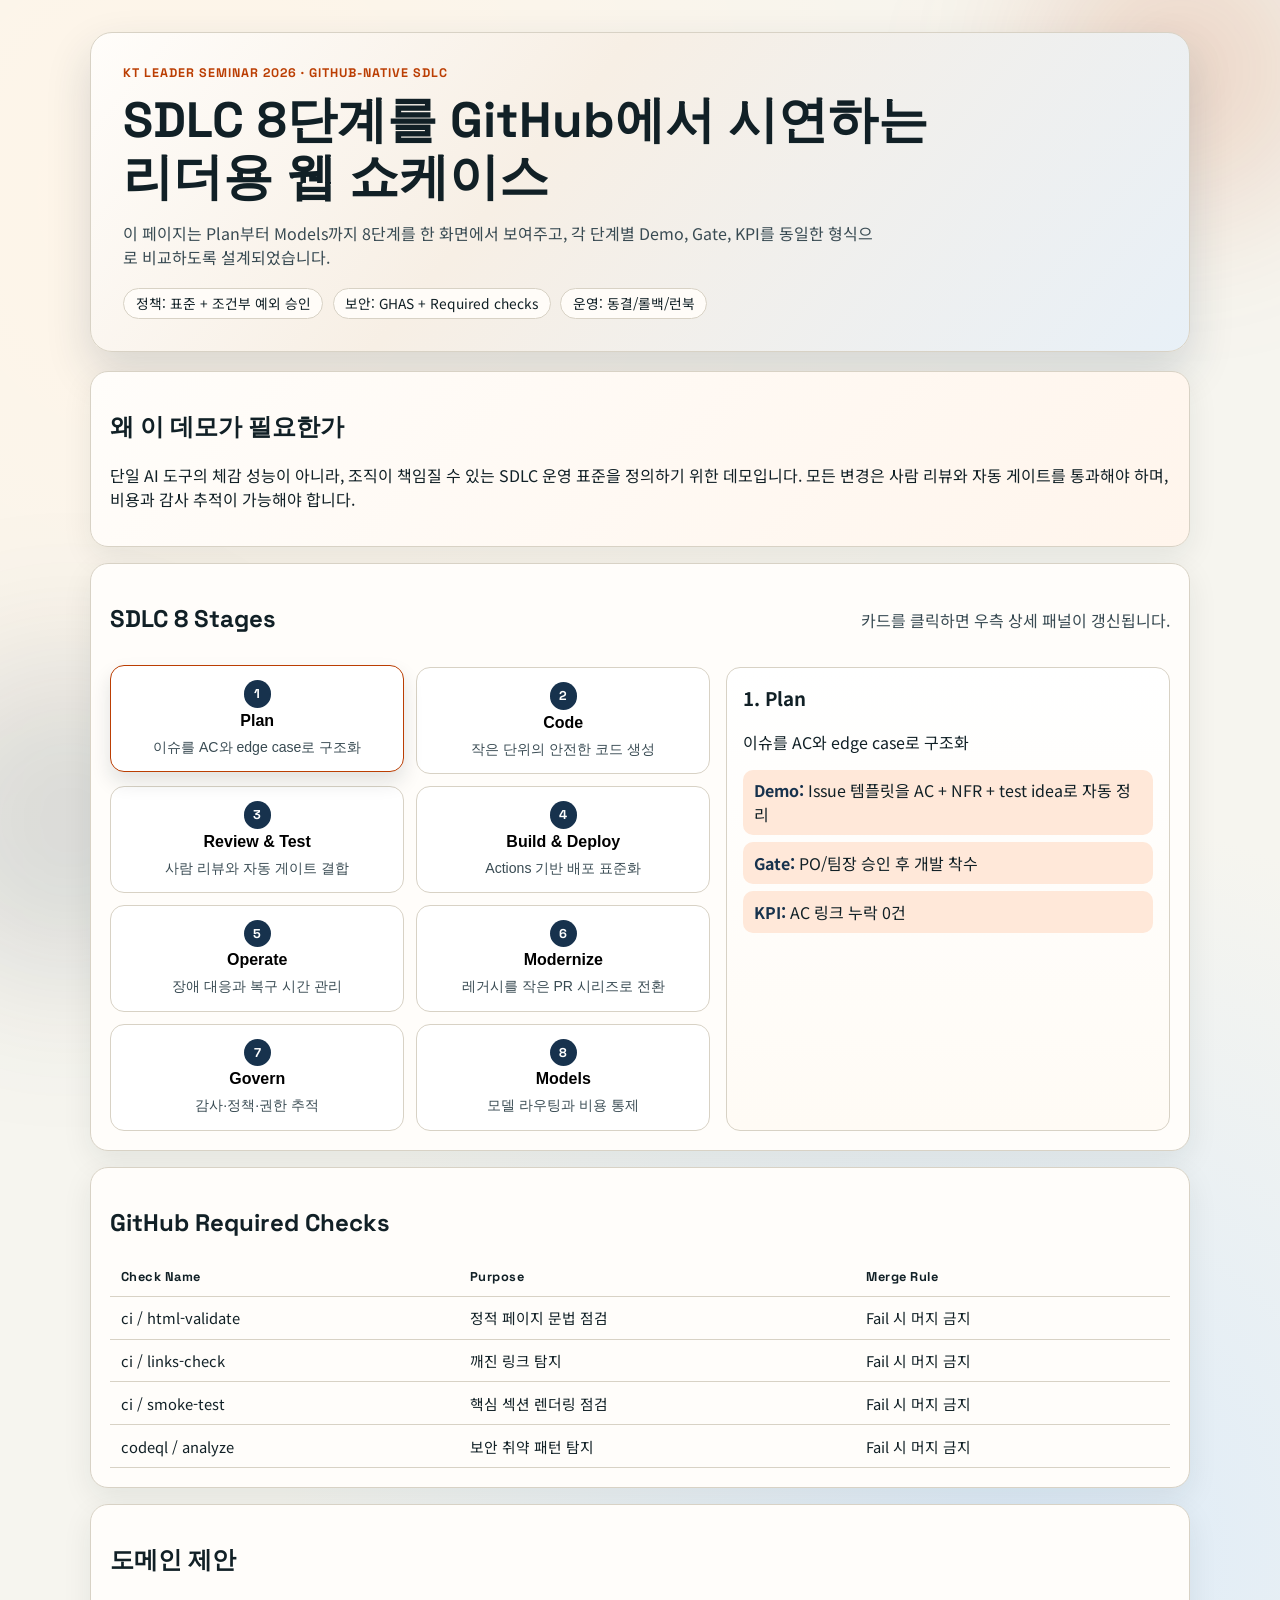
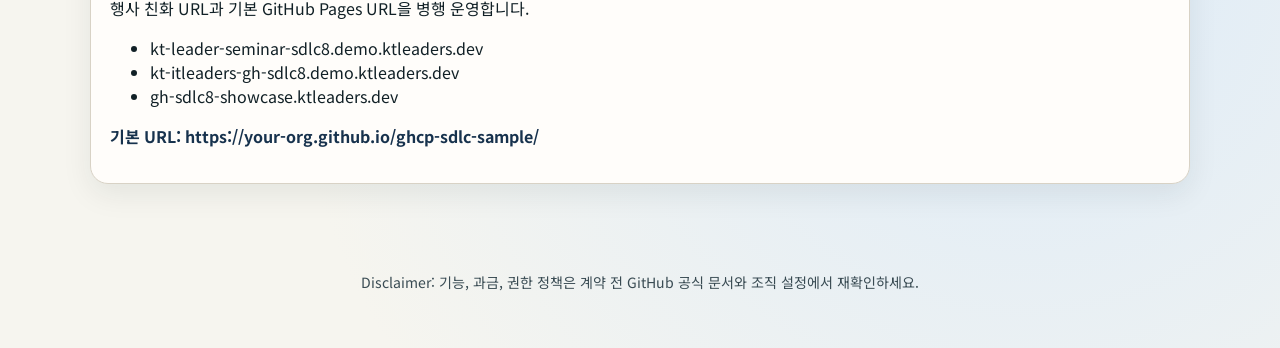
==== index.html @ f0d2d251 "Add GitHub SDLC 8-stage demo site and governance workflows" ====
<!doctype html>
<html lang="ko">
<head>
  <meta charset="utf-8" />
  <meta name="viewport" content="width=device-width, initial-scale=1" />
  <title>GitHub SDLC 8 Demo Showcase</title>
  <link rel="preconnect" href="https://fonts.googleapis.com" />
  <link rel="preconnect" href="https://fonts.gstatic.com" crossorigin />
  <link href="https://fonts.googleapis.com/css2?family=Space+Grotesk:wght@500;700&family=Noto+Sans+KR:wght@400;500;700&display=swap" rel="stylesheet" />
  <link rel="stylesheet" href="assets/styles.css" />
</head>
<body>
  <div class="bg-shape bg-shape-a" aria-hidden="true"></div>
  <div class="bg-shape bg-shape-b" aria-hidden="true"></div>

  <header class="hero">
    <p class="eyebrow">KT Leader Seminar 2026 · GitHub-native SDLC</p>
    <h1>SDLC 8단계를 GitHub에서 시연하는<br />리더용 웹 쇼케이스</h1>
    <p class="lead">
      이 페이지는 Plan부터 Models까지 8단계를 한 화면에서 보여주고,
      각 단계별 Demo, Gate, KPI를 동일한 형식으로 비교하도록 설계되었습니다.
    </p>
    <div class="hero-meta">
      <span>정책: 표준 + 조건부 예외 승인</span>
      <span>보안: GHAS + Required checks</span>
      <span>운영: 동결/롤백/런북</span>
    </div>
  </header>

  <main class="container">
    <section class="panel intro">
      <h2>왜 이 데모가 필요한가</h2>
      <p>
        단일 AI 도구의 체감 성능이 아니라, 조직이 책임질 수 있는 SDLC 운영 표준을 정의하기 위한 데모입니다.
        모든 변경은 사람 리뷰와 자동 게이트를 통과해야 하며, 비용과 감사 추적이 가능해야 합니다.
      </p>
    </section>

    <section class="panel">
      <div class="section-head">
        <h2>SDLC 8 Stages</h2>
        <p>카드를 클릭하면 우측 상세 패널이 갱신됩니다.</p>
      </div>
      <div class="stage-layout">
        <div id="stageGrid" class="stage-grid" aria-label="SDLC 8 stage cards"></div>
        <aside class="stage-detail" id="stageDetail" aria-live="polite"></aside>
      </div>
    </section>

    <section class="panel gates">
      <h2>GitHub Required Checks</h2>
      <table>
        <thead>
          <tr>
            <th>Check Name</th>
            <th>Purpose</th>
            <th>Merge Rule</th>
          </tr>
        </thead>
        <tbody>
          <tr>
            <td>ci / html-validate</td>
            <td>정적 페이지 문법 점검</td>
            <td>Fail 시 머지 금지</td>
          </tr>
          <tr>
            <td>ci / links-check</td>
            <td>깨진 링크 탐지</td>
            <td>Fail 시 머지 금지</td>
          </tr>
          <tr>
            <td>ci / smoke-test</td>
            <td>핵심 섹션 렌더링 점검</td>
            <td>Fail 시 머지 금지</td>
          </tr>
          <tr>
            <td>codeql / analyze</td>
            <td>보안 취약 패턴 탐지</td>
            <td>Fail 시 머지 금지</td>
          </tr>
        </tbody>
      </table>
    </section>

    <section class="panel domains">
      <h2>도메인 제안</h2>
      <p>행사 친화 URL과 기본 GitHub Pages URL을 병행 운영합니다.</p>
      <ul>
        <li>kt-leader-seminar-sdlc8.demo.ktleaders.dev</li>
        <li>kt-itleaders-gh-sdlc8.demo.ktleaders.dev</li>
        <li>gh-sdlc8-showcase.ktleaders.dev</li>
      </ul>
      <p class="pages-url">기본 URL: https://your-org.github.io/ghcp-sdlc-sample/</p>
    </section>
  </main>

  <footer class="footer">
    <p>Disclaimer: 기능, 과금, 권한 정책은 계약 전 GitHub 공식 문서와 조직 설정에서 재확인하세요.</p>
  </footer>

  <script src="assets/app.js"></script>
</body>
</html>
---- assets/styles.css ----
:root {
  --bg: #f6f5ef;
  --ink: #112026;
  --ink-soft: #394b53;
  --paper: #fffdfa;
  --line: #d8d2c5;
  --accent: #bb3e03;
  --accent-soft: #ffe8d9;
  --mint: #96c9b6;
  --navy: #17324d;
  --shadow: 0 20px 45px rgba(23, 50, 77, 0.16);
}

* {
  box-sizing: border-box;
}

body {
  margin: 0;
  background: radial-gradient(circle at 15% 10%, #fff5e8 0%, rgba(255, 245, 232, 0) 45%),
    radial-gradient(circle at 80% 80%, #ddebf8 0%, rgba(221, 235, 248, 0) 40%),
    var(--bg);
  color: var(--ink);
  font-family: "Noto Sans KR", sans-serif;
  min-height: 100vh;
  overflow-x: hidden;
}

.bg-shape {
  position: fixed;
  border-radius: 999px;
  filter: blur(80px);
  z-index: -1;
}

.bg-shape-a {
  width: 280px;
  height: 280px;
  background: rgba(187, 62, 3, 0.18);
  top: -70px;
  right: -40px;
}

.bg-shape-b {
  width: 320px;
  height: 320px;
  background: rgba(23, 50, 77, 0.14);
  bottom: -80px;
  left: -90px;
}

.hero {
  width: min(1100px, calc(100% - 2rem));
  margin: 2rem auto 1.2rem;
  padding: 2rem;
  border: 1px solid var(--line);
  border-radius: 22px;
  background: linear-gradient(130deg, #fffdfa, #f7efe5 40%, #e8f0f7 100%);
  box-shadow: var(--shadow);
  animation: rise 0.8s ease-out;
}

.eyebrow {
  margin: 0;
  letter-spacing: 0.08em;
  text-transform: uppercase;
  font: 700 0.78rem "Space Grotesk", sans-serif;
  color: var(--accent);
}

h1,
h2 {
  font-family: "Space Grotesk", sans-serif;
}

h1 {
  margin: 0.6rem 0 1rem;
  line-height: 1.15;
  font-size: clamp(1.8rem, 4vw, 3.1rem);
}

.lead {
  margin: 0;
  color: var(--ink-soft);
  max-width: 760px;
}

.hero-meta {
  display: flex;
  flex-wrap: wrap;
  gap: 0.6rem;
  margin-top: 1.2rem;
}

.hero-meta span {
  border: 1px solid var(--line);
  border-radius: 999px;
  padding: 0.28rem 0.72rem;
  background: #fffcf8;
  font-size: 0.86rem;
}

.container {
  width: min(1100px, calc(100% - 2rem));
  margin: 0 auto 3rem;
}

.panel {
  margin-top: 1rem;
  border: 1px solid var(--line);
  border-radius: 18px;
  background: var(--paper);
  box-shadow: 0 10px 30px rgba(17, 32, 38, 0.08);
  padding: 1.2rem;
  animation: rise 0.9s ease both;
}

.panel.intro {
  background: linear-gradient(135deg, #fffdfa, #fff5ec);
}

.section-head {
  display: flex;
  justify-content: space-between;
  align-items: baseline;
  gap: 1rem;
  flex-wrap: wrap;
}

.section-head p {
  margin: 0;
  color: var(--ink-soft);
}

.stage-layout {
  display: grid;
  grid-template-columns: 1.15fr 0.85fr;
  gap: 1rem;
  margin-top: 0.8rem;
}

.stage-grid {
  display: grid;
  grid-template-columns: repeat(2, minmax(0, 1fr));
  gap: 0.75rem;
}

.stage-card {
  border: 1px solid var(--line);
  border-radius: 14px;
  padding: 0.9rem;
  background: #fff;
  cursor: pointer;
  transition: transform 0.25s ease, box-shadow 0.25s ease;
}

.stage-card:hover,
.stage-card.active {
  transform: translateY(-2px);
  box-shadow: 0 10px 20px rgba(17, 32, 38, 0.12);
  border-color: var(--accent);
}

.stage-card h3 {
  margin: 0.25rem 0 0.5rem;
  font-size: 1rem;
}

.stage-card p {
  margin: 0;
  font-size: 0.88rem;
  color: var(--ink-soft);
}

.stage-badge {
  display: inline-flex;
  align-items: center;
  justify-content: center;
  width: 1.7rem;
  height: 1.7rem;
  border-radius: 999px;
  background: var(--navy);
  color: #fff;
  font: 700 0.8rem "Space Grotesk", sans-serif;
}

.stage-detail {
  border: 1px solid var(--line);
  border-radius: 14px;
  background: linear-gradient(180deg, #fff, #fffbf5);
  padding: 1rem;
}

.stage-detail h3 {
  margin-top: 0;
}

.stage-detail .line {
  margin: 0.45rem 0;
  padding: 0.55rem 0.65rem;
  border-radius: 10px;
  background: var(--accent-soft);
}

.stage-detail .line strong {
  color: var(--navy);
}

table {
  width: 100%;
  border-collapse: collapse;
  margin-top: 0.6rem;
}

th,
td {
  border-bottom: 1px solid var(--line);
  text-align: left;
  padding: 0.65rem;
  font-size: 0.92rem;
}

th {
  font-family: "Space Grotesk", sans-serif;
  font-size: 0.8rem;
  letter-spacing: 0.04em;
}

.domains ul {
  margin-top: 0.4rem;
}

.pages-url {
  margin-top: 0.8rem;
  font-weight: 700;
  color: var(--navy);
}

.footer {
  text-align: center;
  color: var(--ink-soft);
  padding: 1.6rem 1rem 2.6rem;
  font-size: 0.88rem;
}

@keyframes rise {
  from {
    opacity: 0;
    transform: translateY(10px);
  }
  to {
    opacity: 1;
    transform: translateY(0);
  }
}

@media (max-width: 900px) {
  .stage-layout {
    grid-template-columns: 1fr;
  }

  .stage-grid {
    grid-template-columns: 1fr;
  }
}
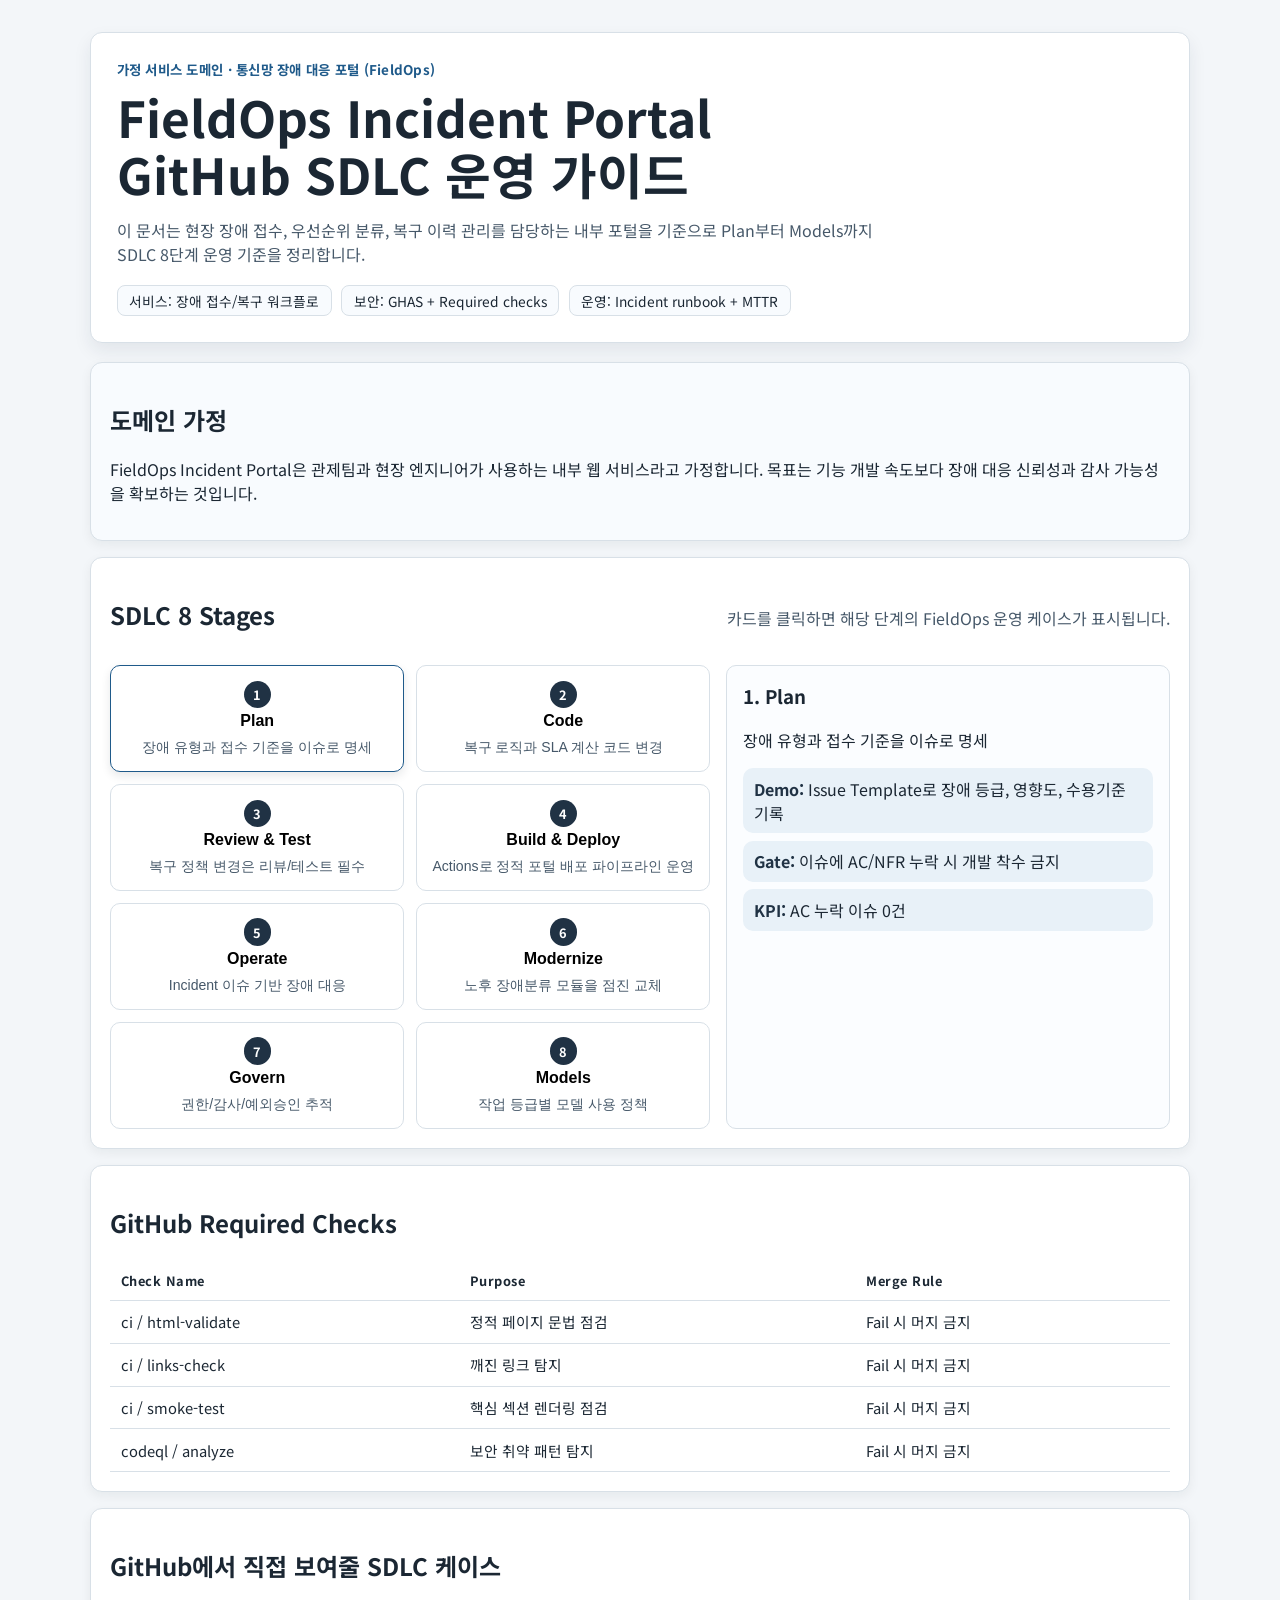
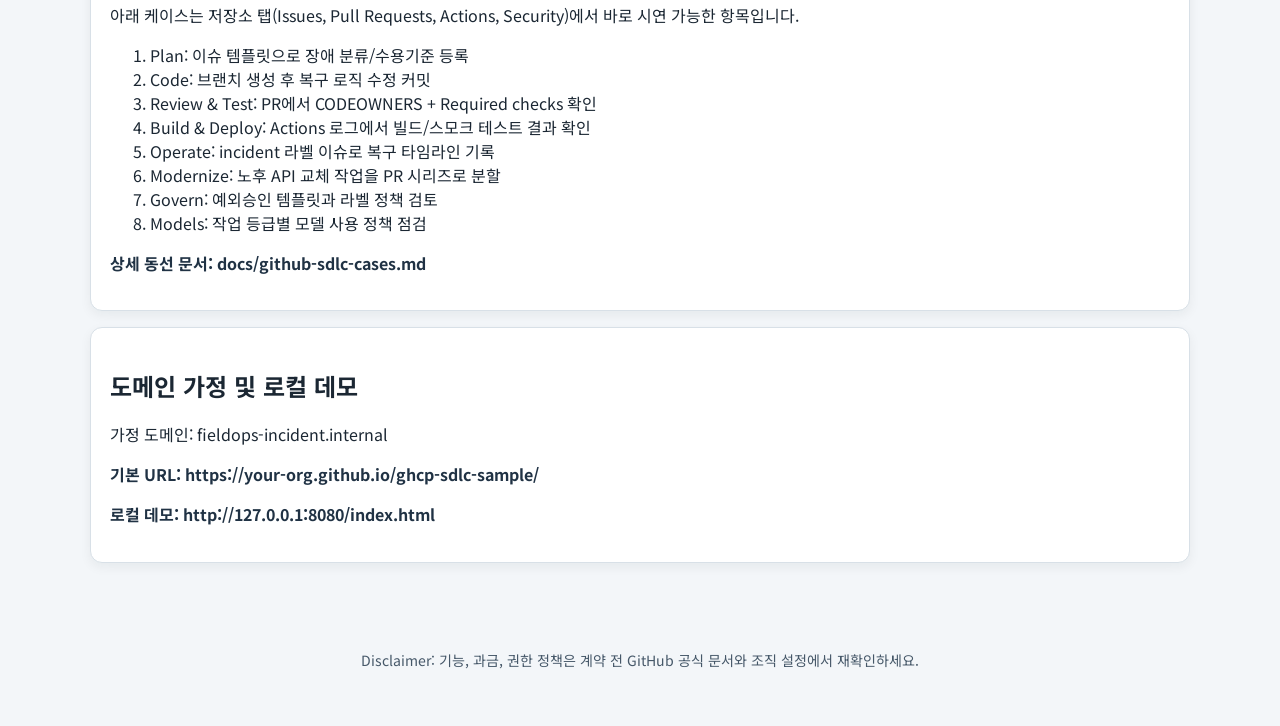
==== commit ee1d666d: "Refine to FieldOps domain and add direct GitHub SDLC cases" ====
--- a/index.html
+++ b/index.html
@@ -3,43 +3,40 @@
 <head>
   <meta charset="utf-8" />
   <meta name="viewport" content="width=device-width, initial-scale=1" />
-  <title>GitHub SDLC 8 Demo Showcase</title>
+  <title>FieldOps Incident Portal · SDLC 운영 가이드</title>
   <link rel="preconnect" href="https://fonts.googleapis.com" />
   <link rel="preconnect" href="https://fonts.gstatic.com" crossorigin />
   <link href="https://fonts.googleapis.com/css2?family=Space+Grotesk:wght@500;700&family=Noto+Sans+KR:wght@400;500;700&display=swap" rel="stylesheet" />
   <link rel="stylesheet" href="assets/styles.css" />
 </head>
 <body>
-  <div class="bg-shape bg-shape-a" aria-hidden="true"></div>
-  <div class="bg-shape bg-shape-b" aria-hidden="true"></div>
-
   <header class="hero">
-    <p class="eyebrow">KT Leader Seminar 2026 · GitHub-native SDLC</p>
-    <h1>SDLC 8단계를 GitHub에서 시연하는<br />리더용 웹 쇼케이스</h1>
+    <p class="eyebrow">가정 서비스 도메인 · 통신망 장애 대응 포털 (FieldOps)</p>
+    <h1>FieldOps Incident Portal<br />GitHub SDLC 운영 가이드</h1>
     <p class="lead">
-      이 페이지는 Plan부터 Models까지 8단계를 한 화면에서 보여주고,
-      각 단계별 Demo, Gate, KPI를 동일한 형식으로 비교하도록 설계되었습니다.
+      이 문서는 현장 장애 접수, 우선순위 분류, 복구 이력 관리를 담당하는 내부 포털을 기준으로
+      Plan부터 Models까지 SDLC 8단계 운영 기준을 정리합니다.
     </p>
     <div class="hero-meta">
-      <span>정책: 표준 + 조건부 예외 승인</span>
+      <span>서비스: 장애 접수/복구 워크플로</span>
       <span>보안: GHAS + Required checks</span>
-      <span>운영: 동결/롤백/런북</span>
+      <span>운영: Incident runbook + MTTR</span>
     </div>
   </header>
 
   <main class="container">
     <section class="panel intro">
-      <h2>왜 이 데모가 필요한가</h2>
+      <h2>도메인 가정</h2>
       <p>
-        단일 AI 도구의 체감 성능이 아니라, 조직이 책임질 수 있는 SDLC 운영 표준을 정의하기 위한 데모입니다.
-        모든 변경은 사람 리뷰와 자동 게이트를 통과해야 하며, 비용과 감사 추적이 가능해야 합니다.
+        FieldOps Incident Portal은 관제팀과 현장 엔지니어가 사용하는 내부 웹 서비스라고 가정합니다.
+        목표는 기능 개발 속도보다 장애 대응 신뢰성과 감사 가능성을 확보하는 것입니다.
       </p>
     </section>
 
     <section class="panel">
       <div class="section-head">
         <h2>SDLC 8 Stages</h2>
-        <p>카드를 클릭하면 우측 상세 패널이 갱신됩니다.</p>
+        <p>카드를 클릭하면 해당 단계의 FieldOps 운영 케이스가 표시됩니다.</p>
       </div>
       <div class="stage-layout">
         <div id="stageGrid" class="stage-grid" aria-label="SDLC 8 stage cards"></div>
@@ -82,15 +79,27 @@
       </table>
     </section>
 
+    <section class="panel">
+      <h2>GitHub에서 직접 보여줄 SDLC 케이스</h2>
+      <p>아래 케이스는 저장소 탭(Issues, Pull Requests, Actions, Security)에서 바로 시연 가능한 항목입니다.</p>
+      <ol>
+        <li>Plan: 이슈 템플릿으로 장애 분류/수용기준 등록</li>
+        <li>Code: 브랜치 생성 후 복구 로직 수정 커밋</li>
+        <li>Review &amp; Test: PR에서 CODEOWNERS + Required checks 확인</li>
+        <li>Build &amp; Deploy: Actions 로그에서 빌드/스모크 테스트 결과 확인</li>
+        <li>Operate: incident 라벨 이슈로 복구 타임라인 기록</li>
+        <li>Modernize: 노후 API 교체 작업을 PR 시리즈로 분할</li>
+        <li>Govern: 예외승인 템플릿과 라벨 정책 검토</li>
+        <li>Models: 작업 등급별 모델 사용 정책 점검</li>
+      </ol>
+      <p class="pages-url">상세 동선 문서: docs/github-sdlc-cases.md</p>
+    </section>
+
     <section class="panel domains">
-      <h2>도메인 제안</h2>
-      <p>행사 친화 URL과 기본 GitHub Pages URL을 병행 운영합니다.</p>
-      <ul>
-        <li>kt-leader-seminar-sdlc8.demo.ktleaders.dev</li>
-        <li>kt-itleaders-gh-sdlc8.demo.ktleaders.dev</li>
-        <li>gh-sdlc8-showcase.ktleaders.dev</li>
-      </ul>
+      <h2>도메인 가정 및 로컬 데모</h2>
+      <p>가정 도메인: fieldops-incident.internal</p>
       <p class="pages-url">기본 URL: https://your-org.github.io/ghcp-sdlc-sample/</p>
+      <p class="pages-url">로컬 데모: http://127.0.0.1:8080/index.html</p>
     </section>
   </main>
 
--- a/assets/styles.css
+++ b/assets/styles.css
@@ -1,14 +1,13 @@
 :root {
-  --bg: #f6f5ef;
-  --ink: #112026;
-  --ink-soft: #394b53;
-  --paper: #fffdfa;
-  --line: #d8d2c5;
-  --accent: #bb3e03;
-  --accent-soft: #ffe8d9;
-  --mint: #96c9b6;
-  --navy: #17324d;
-  --shadow: 0 20px 45px rgba(23, 50, 77, 0.16);
+  --bg: #f3f6f9;
+  --ink: #1b2733;
+  --ink-soft: #465869;
+  --paper: #ffffff;
+  --line: #d8e0e7;
+  --accent: #1f5a8a;
+  --accent-soft: #e8f1f8;
+  --navy: #203244;
+  --shadow: 0 8px 18px rgba(21, 40, 58, 0.08);
 }
 
 * {
@@ -17,60 +16,33 @@
 
 body {
   margin: 0;
-  background: radial-gradient(circle at 15% 10%, #fff5e8 0%, rgba(255, 245, 232, 0) 45%),
-    radial-gradient(circle at 80% 80%, #ddebf8 0%, rgba(221, 235, 248, 0) 40%),
-    var(--bg);
+  background: var(--bg);
   color: var(--ink);
   font-family: "Noto Sans KR", sans-serif;
   min-height: 100vh;
   overflow-x: hidden;
 }
 
-.bg-shape {
-  position: fixed;
-  border-radius: 999px;
-  filter: blur(80px);
-  z-index: -1;
-}
-
-.bg-shape-a {
-  width: 280px;
-  height: 280px;
-  background: rgba(187, 62, 3, 0.18);
-  top: -70px;
-  right: -40px;
-}
-
-.bg-shape-b {
-  width: 320px;
-  height: 320px;
-  background: rgba(23, 50, 77, 0.14);
-  bottom: -80px;
-  left: -90px;
-}
-
 .hero {
   width: min(1100px, calc(100% - 2rem));
   margin: 2rem auto 1.2rem;
-  padding: 2rem;
-  border: 1px solid var(--line);
-  border-radius: 22px;
-  background: linear-gradient(130deg, #fffdfa, #f7efe5 40%, #e8f0f7 100%);
+  padding: 1.6rem;
+  border: 1px solid var(--line);
+  border-radius: 12px;
+  background: var(--paper);
   box-shadow: var(--shadow);
-  animation: rise 0.8s ease-out;
 }
 
 .eyebrow {
   margin: 0;
-  letter-spacing: 0.08em;
-  text-transform: uppercase;
-  font: 700 0.78rem "Space Grotesk", sans-serif;
+  letter-spacing: 0.02em;
+  font: 700 0.84rem "Noto Sans KR", sans-serif;
   color: var(--accent);
 }
 
 h1,
 h2 {
-  font-family: "Space Grotesk", sans-serif;
+  font-family: "Noto Sans KR", sans-serif;
 }
 
 h1 {
@@ -94,9 +66,9 @@
 
 .hero-meta span {
   border: 1px solid var(--line);
-  border-radius: 999px;
+  border-radius: 8px;
   padding: 0.28rem 0.72rem;
-  background: #fffcf8;
+  background: #f8fbfe;
   font-size: 0.86rem;
 }
 
@@ -108,15 +80,14 @@
 .panel {
   margin-top: 1rem;
   border: 1px solid var(--line);
-  border-radius: 18px;
+  border-radius: 12px;
   background: var(--paper);
-  box-shadow: 0 10px 30px rgba(17, 32, 38, 0.08);
+  box-shadow: 0 4px 12px rgba(17, 32, 38, 0.06);
   padding: 1.2rem;
-  animation: rise 0.9s ease both;
 }
 
 .panel.intro {
-  background: linear-gradient(135deg, #fffdfa, #fff5ec);
+  background: #f8fbfe;
 }
 
 .section-head {
@@ -147,7 +118,7 @@
 
 .stage-card {
   border: 1px solid var(--line);
-  border-radius: 14px;
+  border-radius: 10px;
   padding: 0.9rem;
   background: #fff;
   cursor: pointer;
@@ -156,8 +127,8 @@
 
 .stage-card:hover,
 .stage-card.active {
-  transform: translateY(-2px);
-  box-shadow: 0 10px 20px rgba(17, 32, 38, 0.12);
+  transform: none;
+  box-shadow: 0 4px 10px rgba(17, 32, 38, 0.1);
   border-color: var(--accent);
 }
 
@@ -181,13 +152,13 @@
   border-radius: 999px;
   background: var(--navy);
   color: #fff;
-  font: 700 0.8rem "Space Grotesk", sans-serif;
+  font: 700 0.8rem "Noto Sans KR", sans-serif;
 }
 
 .stage-detail {
   border: 1px solid var(--line);
-  border-radius: 14px;
-  background: linear-gradient(180deg, #fff, #fffbf5);
+  border-radius: 10px;
+  background: #fbfdff;
   padding: 1rem;
 }
 
@@ -221,7 +192,7 @@
 }
 
 th {
-  font-family: "Space Grotesk", sans-serif;
+  font-family: "Noto Sans KR", sans-serif;
   font-size: 0.8rem;
   letter-spacing: 0.04em;
 }
@@ -243,17 +214,6 @@
   font-size: 0.88rem;
 }
 
-@keyframes rise {
-  from {
-    opacity: 0;
-    transform: translateY(10px);
-  }
-  to {
-    opacity: 1;
-    transform: translateY(0);
-  }
-}
-
 @media (max-width: 900px) {
   .stage-layout {
     grid-template-columns: 1fr;
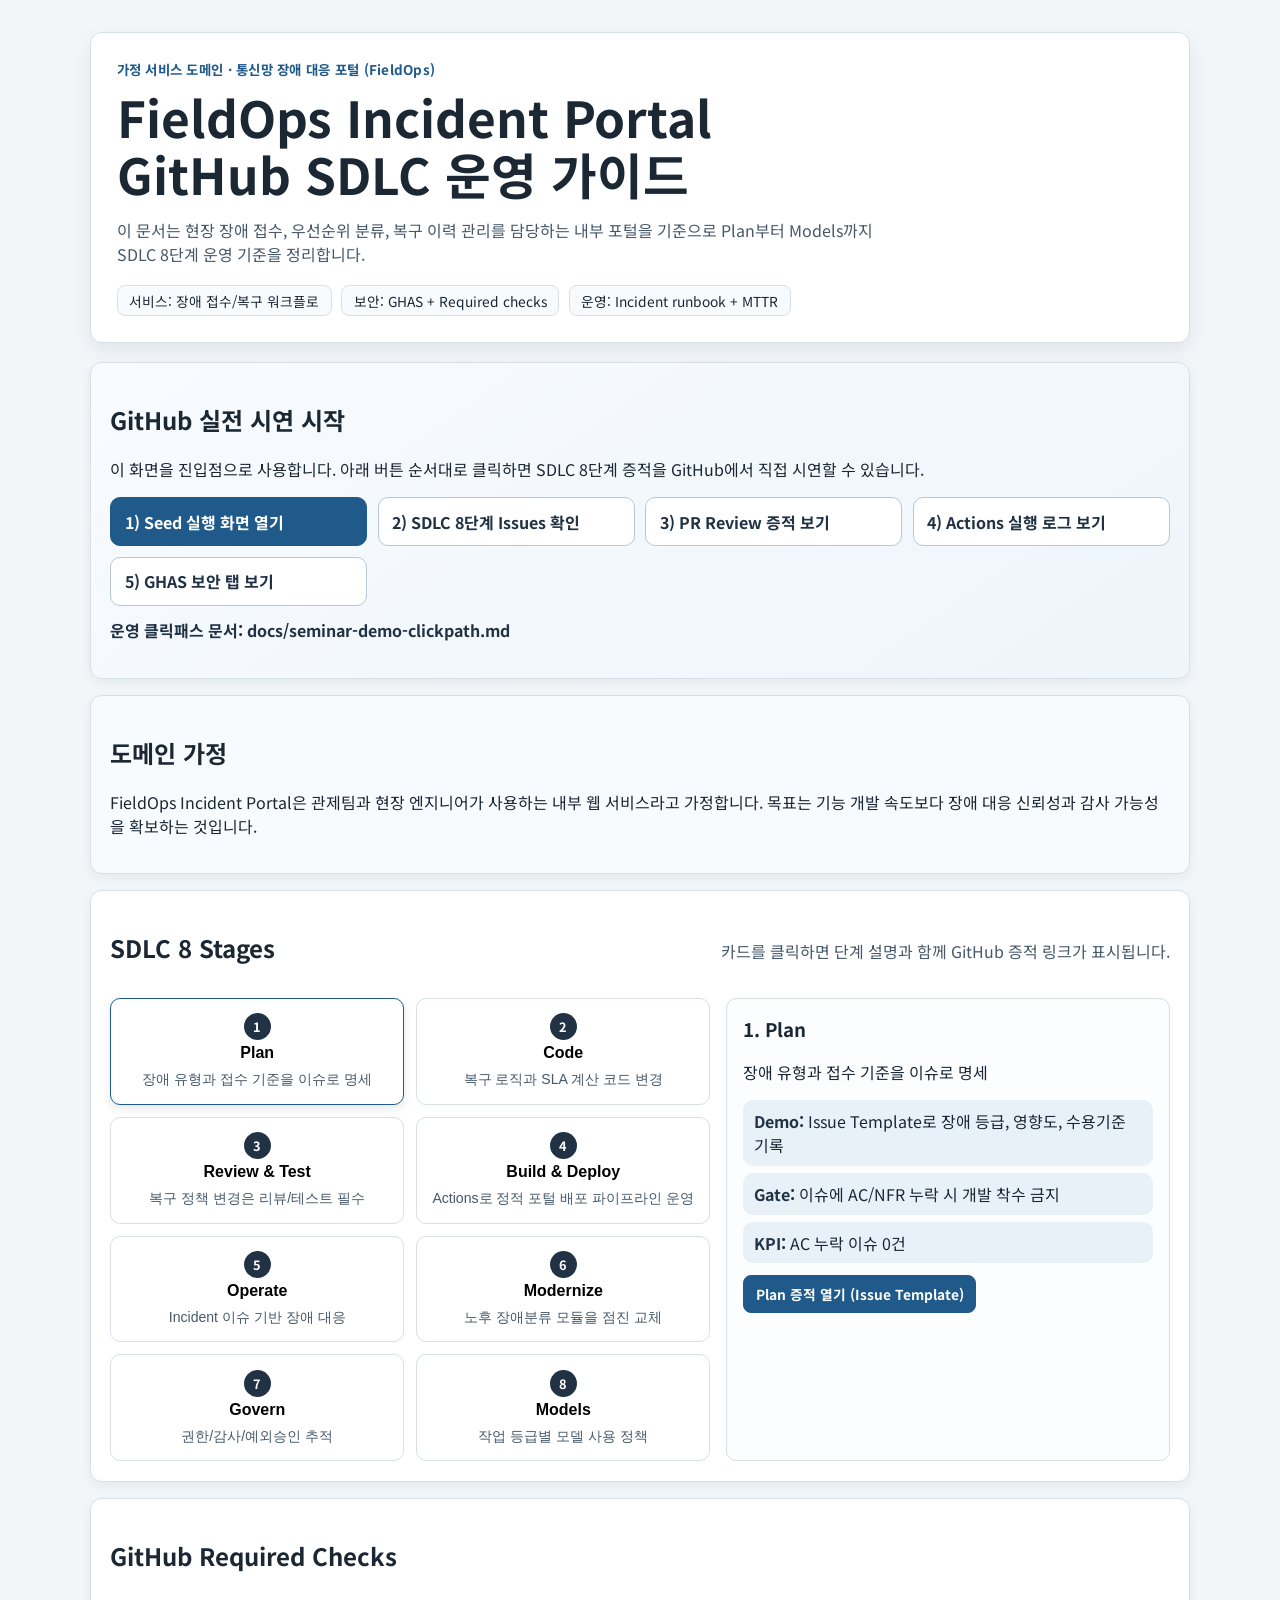
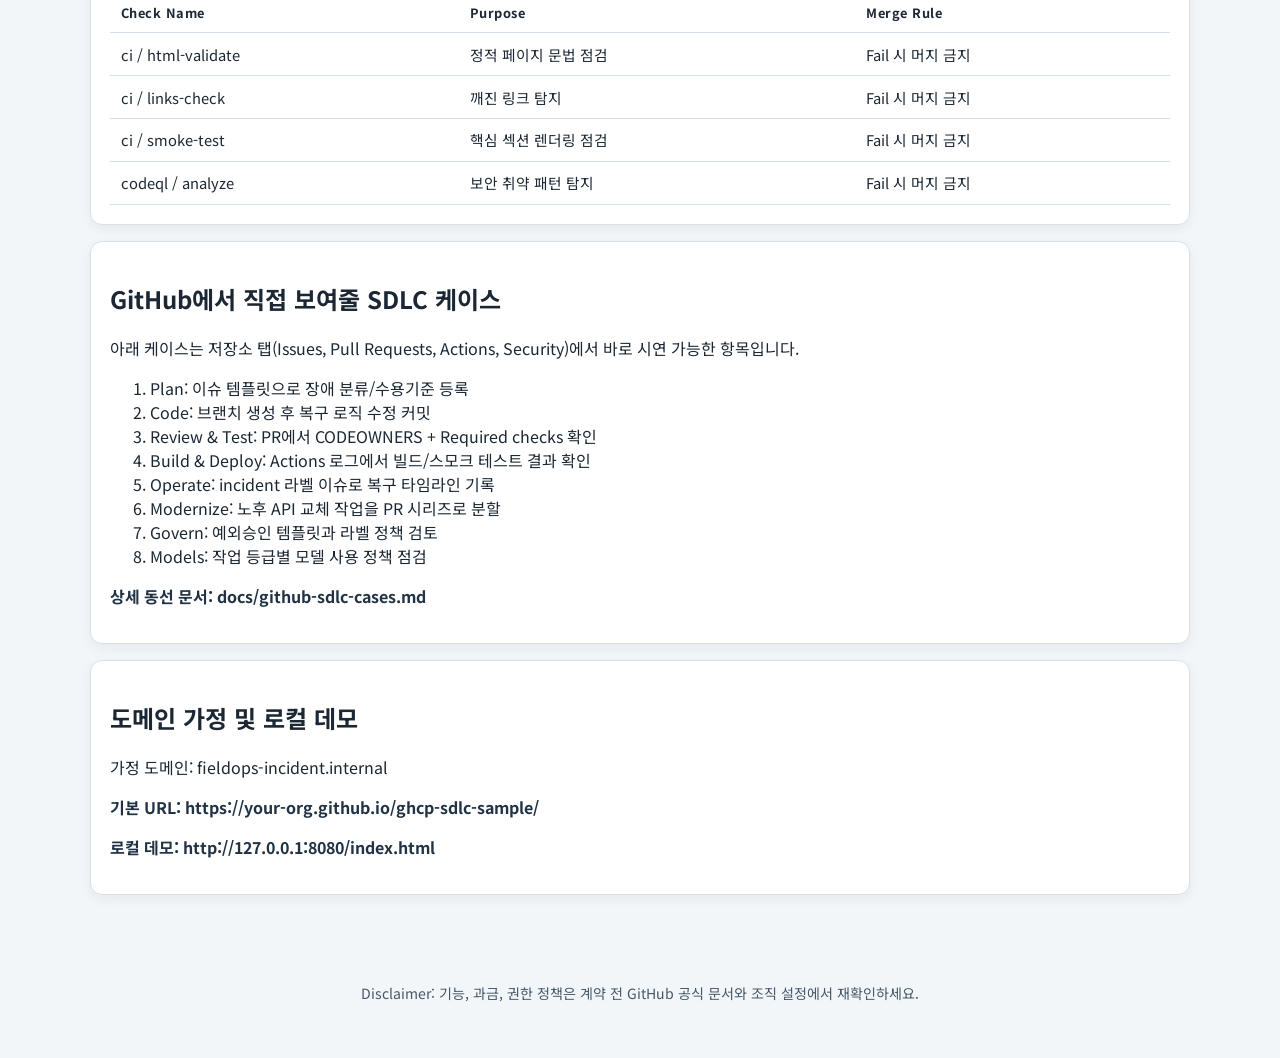
==== commit e975247b: "Prepare GitHub live demo entry and seeded SDLC evidence" ====
--- a/index.html
+++ b/index.html
@@ -25,6 +25,31 @@
   </header>
 
   <main class="container">
+    <section class="panel demo-entry" id="demoEntry">
+      <h2>GitHub 실전 시연 시작</h2>
+      <p>
+        이 화면을 진입점으로 사용합니다. 아래 버튼 순서대로 클릭하면 SDLC 8단계 증적을 GitHub에서 직접 시연할 수 있습니다.
+      </p>
+      <div class="entry-actions">
+        <a class="entry-btn primary" href="https://github.com/ijhan-biz/ghcp-sdlc-sample/actions/workflows/seed-sdlc-demo.yml" target="_blank" rel="noopener noreferrer">
+          1) Seed 실행 화면 열기
+        </a>
+        <a class="entry-btn" href="https://github.com/ijhan-biz/ghcp-sdlc-sample/issues?q=is%3Aissue+label%3Asdlc-stage" target="_blank" rel="noopener noreferrer">
+          2) SDLC 8단계 Issues 확인
+        </a>
+        <a class="entry-btn" href="https://github.com/ijhan-biz/ghcp-sdlc-sample/pulls" target="_blank" rel="noopener noreferrer">
+          3) PR Review 증적 보기
+        </a>
+        <a class="entry-btn" href="https://github.com/ijhan-biz/ghcp-sdlc-sample/actions" target="_blank" rel="noopener noreferrer">
+          4) Actions 실행 로그 보기
+        </a>
+        <a class="entry-btn" href="https://github.com/ijhan-biz/ghcp-sdlc-sample/security" target="_blank" rel="noopener noreferrer">
+          5) GHAS 보안 탭 보기
+        </a>
+      </div>
+      <p class="pages-url">운영 클릭패스 문서: docs/seminar-demo-clickpath.md</p>
+    </section>
+
     <section class="panel intro">
       <h2>도메인 가정</h2>
       <p>
@@ -36,7 +61,7 @@
     <section class="panel">
       <div class="section-head">
         <h2>SDLC 8 Stages</h2>
-        <p>카드를 클릭하면 해당 단계의 FieldOps 운영 케이스가 표시됩니다.</p>
+        <p>카드를 클릭하면 단계 설명과 함께 GitHub 증적 링크가 표시됩니다.</p>
       </div>
       <div class="stage-layout">
         <div id="stageGrid" class="stage-grid" aria-label="SDLC 8 stage cards"></div>
--- a/assets/styles.css
+++ b/assets/styles.css
@@ -86,6 +86,40 @@
   padding: 1.2rem;
 }
 
+.demo-entry {
+  background: linear-gradient(145deg, #f8fbff 0%, #eef5fb 100%);
+}
+
+.entry-actions {
+  display: grid;
+  grid-template-columns: repeat(auto-fit, minmax(220px, 1fr));
+  gap: 0.65rem;
+  margin-top: 0.85rem;
+}
+
+.entry-btn {
+  display: block;
+  text-decoration: none;
+  color: var(--navy);
+  border: 1px solid #b7c7d7;
+  border-radius: 10px;
+  background: #ffffff;
+  padding: 0.72rem 0.85rem;
+  font-weight: 700;
+  transition: box-shadow 0.2s ease, border-color 0.2s ease;
+}
+
+.entry-btn:hover {
+  border-color: var(--accent);
+  box-shadow: 0 6px 14px rgba(31, 90, 138, 0.12);
+}
+
+.entry-btn.primary {
+  background: #1f5a8a;
+  border-color: #1f5a8a;
+  color: #ffffff;
+}
+
 .panel.intro {
   background: #f8fbfe;
 }
@@ -177,6 +211,27 @@
   color: var(--navy);
 }
 
+.stage-link {
+  margin-top: 0.75rem;
+}
+
+.stage-link a {
+  display: inline-block;
+  text-decoration: none;
+  color: #ffffff;
+  background: #1f5a8a;
+  border: 1px solid #1f5a8a;
+  border-radius: 8px;
+  padding: 0.48rem 0.72rem;
+  font-weight: 700;
+  font-size: 0.86rem;
+}
+
+.stage-link a:hover {
+  background: #184b74;
+  border-color: #184b74;
+}
+
 table {
   width: 100%;
   border-collapse: collapse;
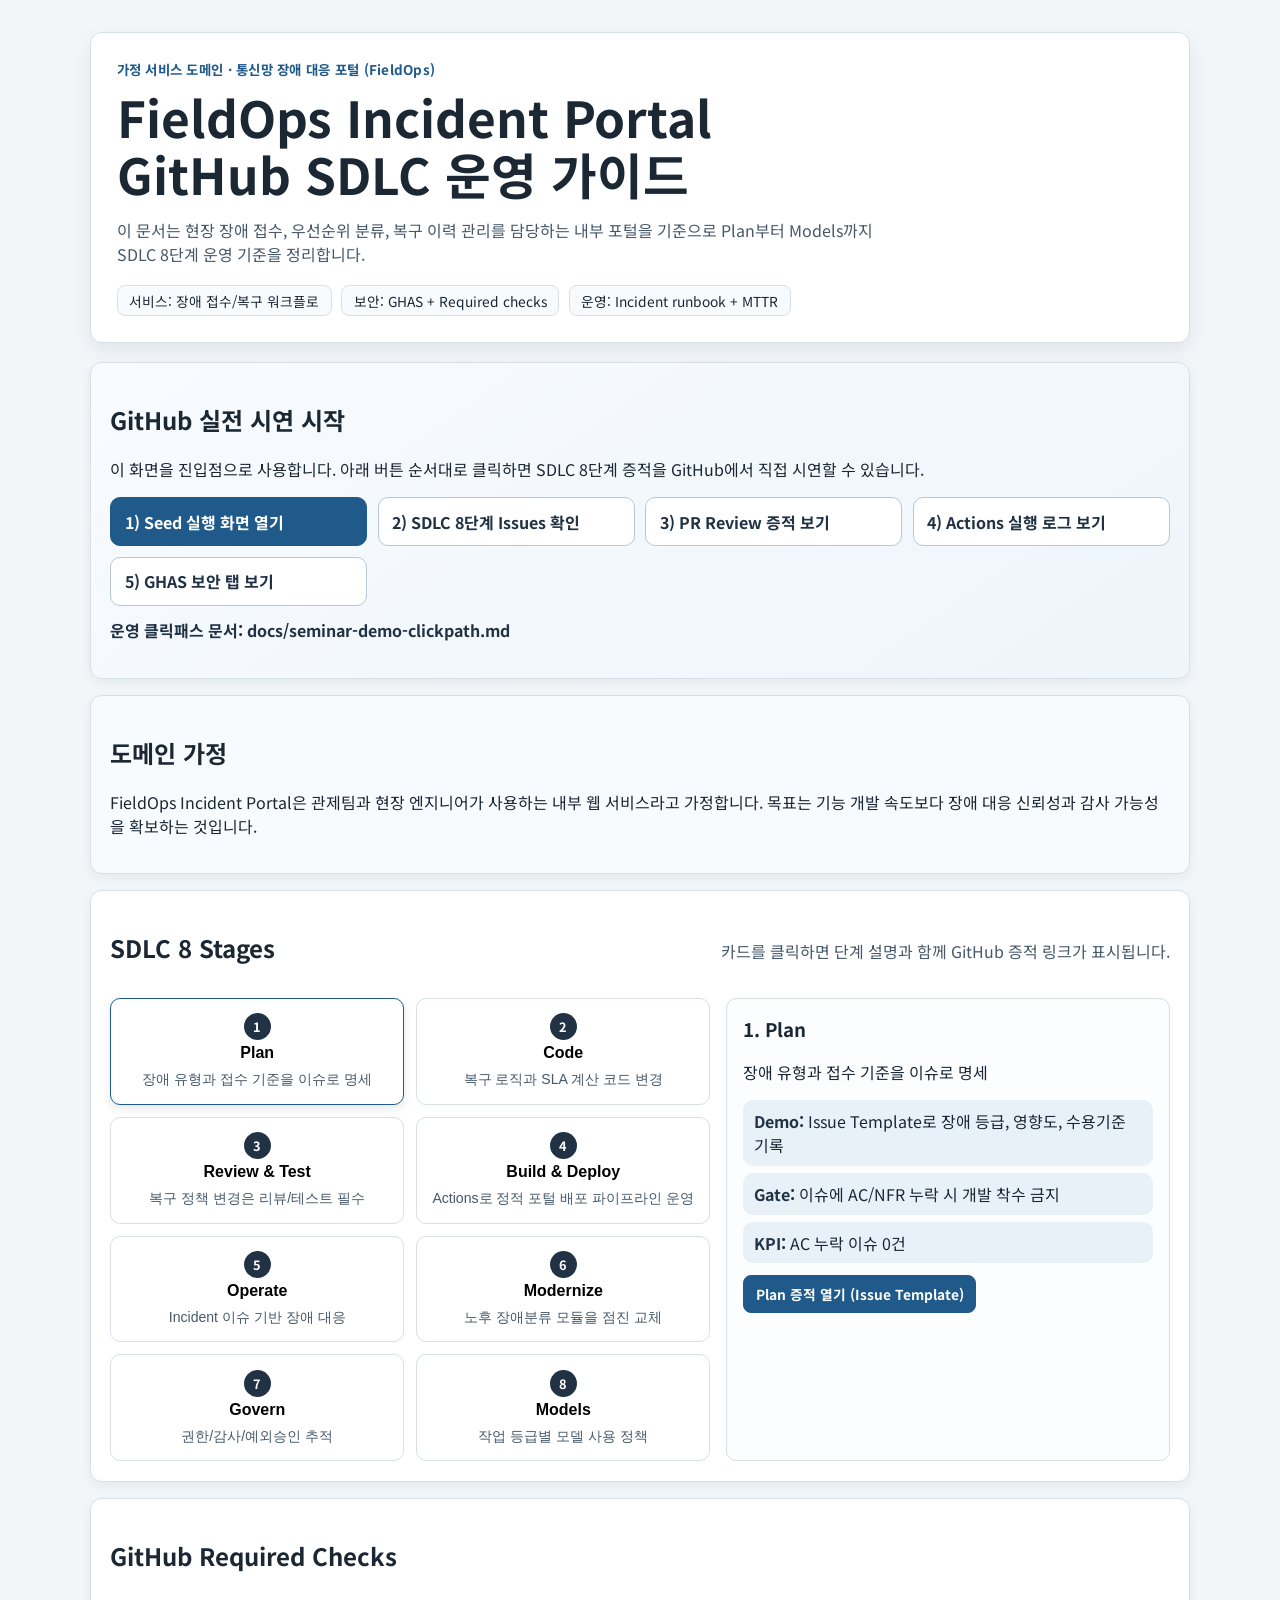
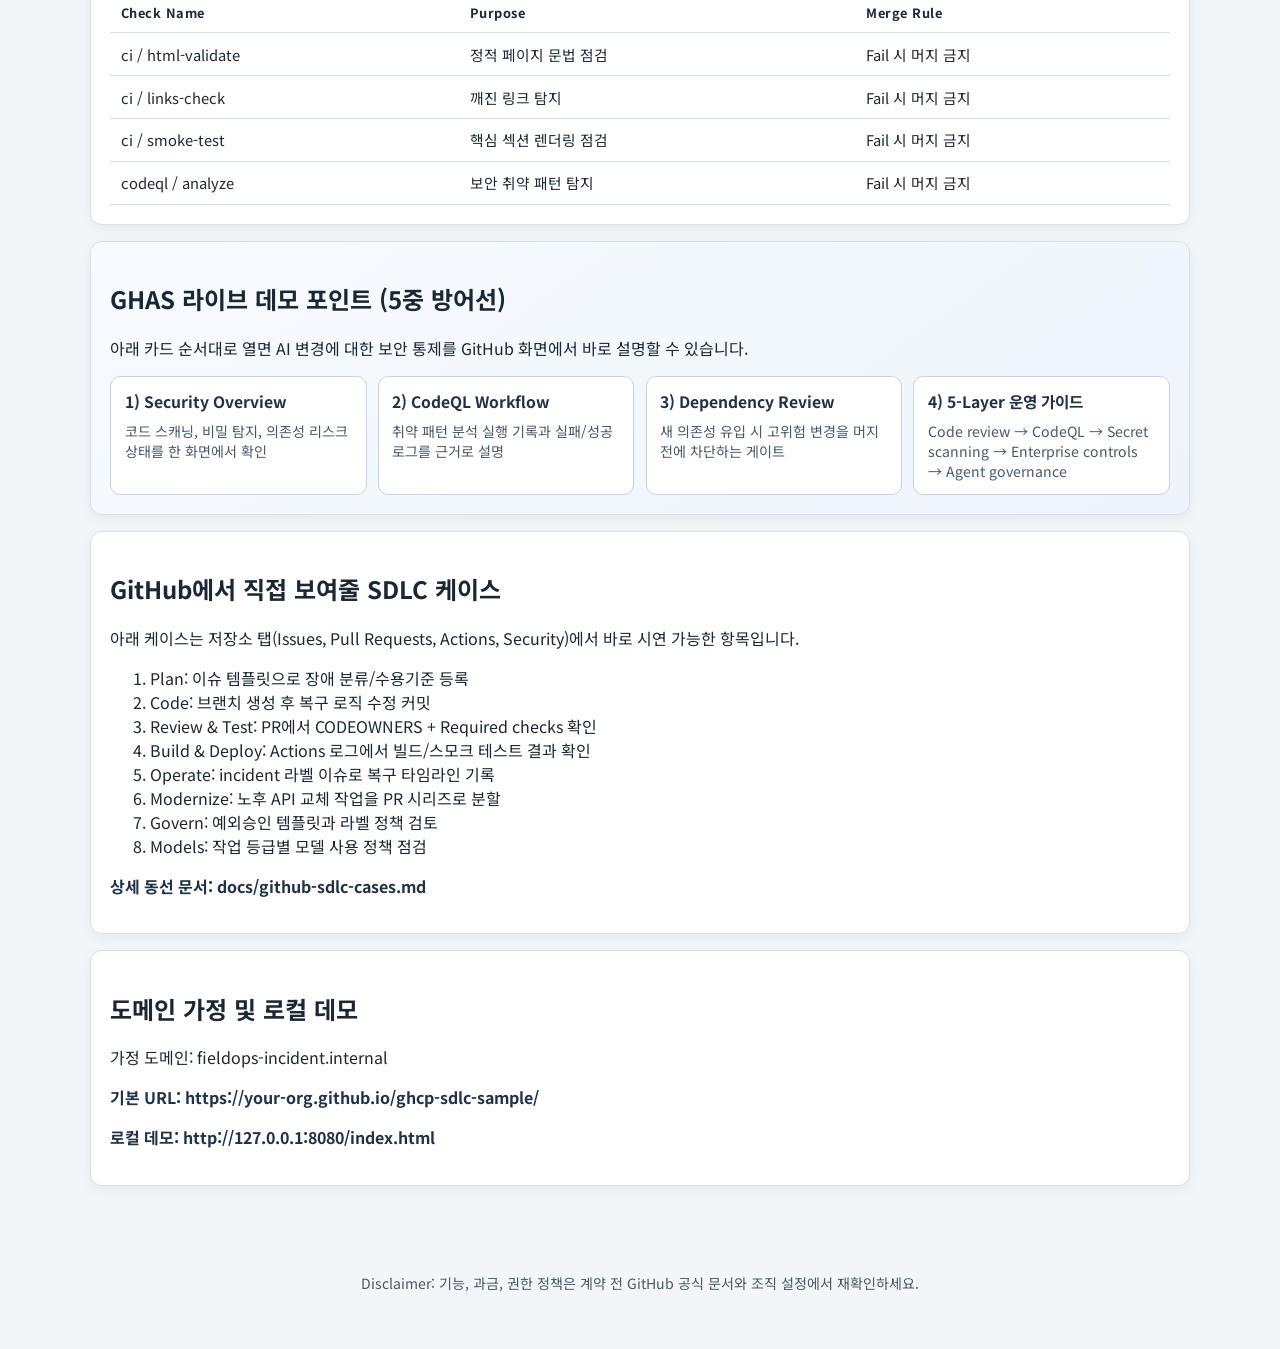
==== commit 1651a3b6: "Add dedicated GHAS live demo section to entry page" ====
--- a/index.html
+++ b/index.html
@@ -104,6 +104,29 @@
       </table>
     </section>
 
+    <section class="panel ghas-demo">
+      <h2>GHAS 라이브 데모 포인트 (5중 방어선)</h2>
+      <p>아래 카드 순서대로 열면 AI 변경에 대한 보안 통제를 GitHub 화면에서 바로 설명할 수 있습니다.</p>
+      <div class="ghas-grid">
+        <a class="ghas-card" href="https://github.com/ijhan-biz/ghcp-sdlc-sample/security" target="_blank" rel="noopener noreferrer">
+          <h3>1) Security Overview</h3>
+          <p>코드 스캐닝, 비밀 탐지, 의존성 리스크 상태를 한 화면에서 확인</p>
+        </a>
+        <a class="ghas-card" href="https://github.com/ijhan-biz/ghcp-sdlc-sample/actions/workflows/codeql.yml" target="_blank" rel="noopener noreferrer">
+          <h3>2) CodeQL Workflow</h3>
+          <p>취약 패턴 분석 실행 기록과 실패/성공 로그를 근거로 설명</p>
+        </a>
+        <a class="ghas-card" href="https://github.com/ijhan-biz/ghcp-sdlc-sample/actions/workflows/dependency-review.yml" target="_blank" rel="noopener noreferrer">
+          <h3>3) Dependency Review</h3>
+          <p>새 의존성 유입 시 고위험 변경을 머지 전에 차단하는 게이트</p>
+        </a>
+        <a class="ghas-card" href="https://github.com/ijhan-biz/ghcp-sdlc-sample/blob/main/docs/ghas-setup.md" target="_blank" rel="noopener noreferrer">
+          <h3>4) 5-Layer 운영 가이드</h3>
+          <p>Code review → CodeQL → Secret scanning → Enterprise controls → Agent governance</p>
+        </a>
+      </div>
+    </section>
+
     <section class="panel">
       <h2>GitHub에서 직접 보여줄 SDLC 케이스</h2>
       <p>아래 케이스는 저장소 탭(Issues, Pull Requests, Actions, Security)에서 바로 시연 가능한 항목입니다.</p>
--- a/assets/styles.css
+++ b/assets/styles.css
@@ -232,6 +232,45 @@
   border-color: #184b74;
 }
 
+.ghas-demo {
+  background: linear-gradient(145deg, #f7fbff 0%, #eef4fa 100%);
+}
+
+.ghas-grid {
+  display: grid;
+  grid-template-columns: repeat(auto-fit, minmax(230px, 1fr));
+  gap: 0.7rem;
+  margin-top: 0.85rem;
+}
+
+.ghas-card {
+  display: block;
+  text-decoration: none;
+  color: var(--ink);
+  border: 1px solid #c5d3e0;
+  border-radius: 10px;
+  background: #ffffff;
+  padding: 0.85rem;
+  transition: box-shadow 0.2s ease, border-color 0.2s ease;
+}
+
+.ghas-card h3 {
+  margin: 0;
+  color: var(--navy);
+  font-size: 0.98rem;
+}
+
+.ghas-card p {
+  margin: 0.45rem 0 0;
+  color: var(--ink-soft);
+  font-size: 0.88rem;
+}
+
+.ghas-card:hover {
+  border-color: var(--accent);
+  box-shadow: 0 7px 14px rgba(31, 90, 138, 0.12);
+}
+
 table {
   width: 100%;
   border-collapse: collapse;
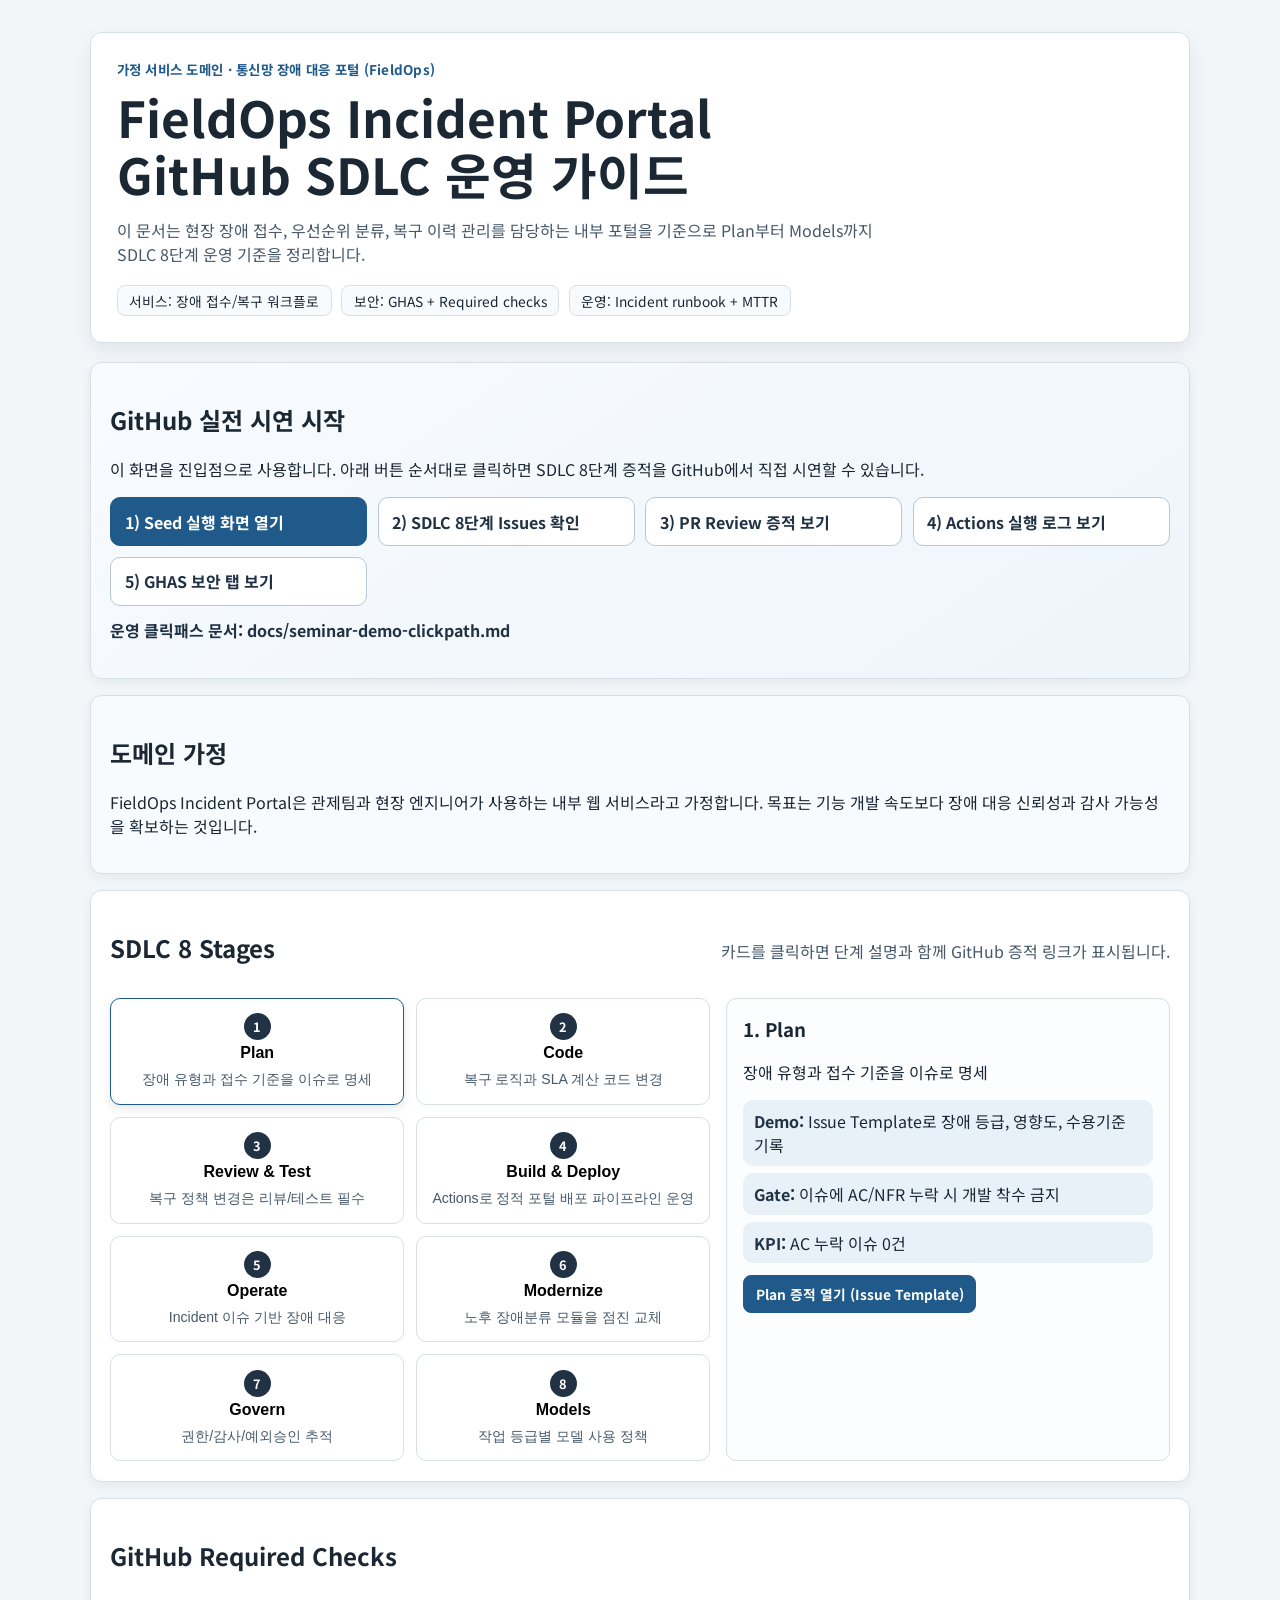
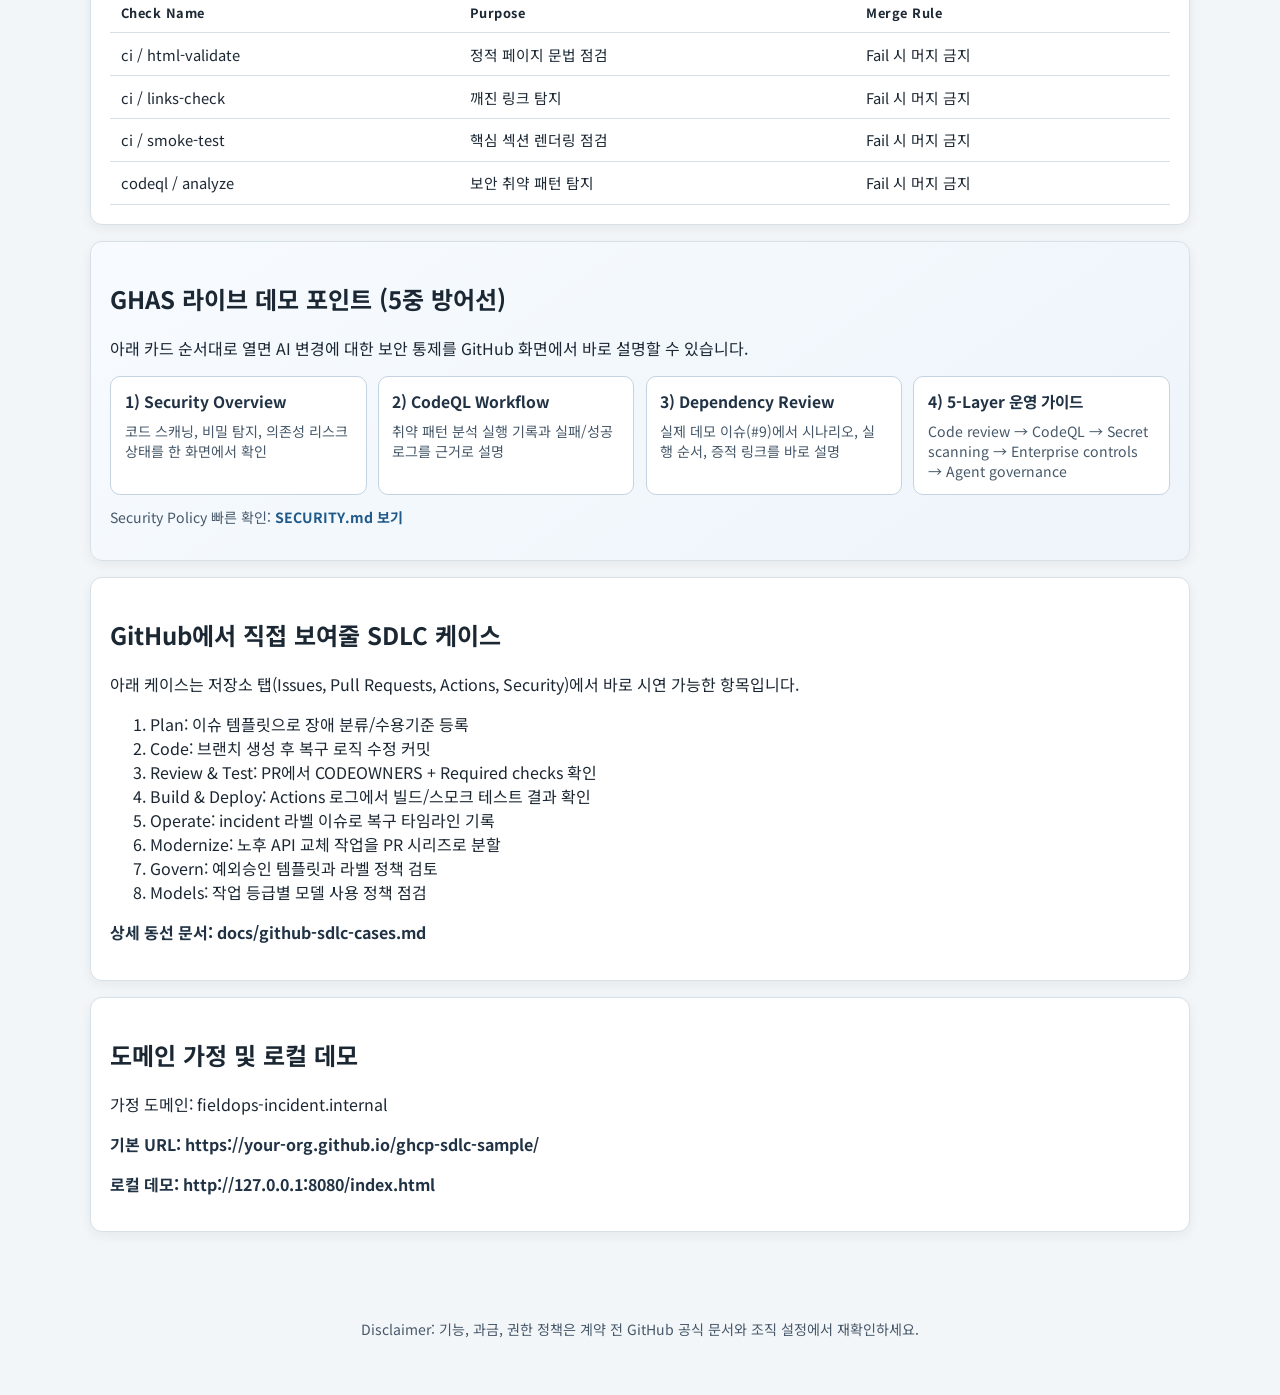
==== commit 133c82f1: "Add GHAS dependency review evidence and security policy" ====
--- a/index.html
+++ b/index.html
@@ -116,15 +116,16 @@
           <h3>2) CodeQL Workflow</h3>
           <p>취약 패턴 분석 실행 기록과 실패/성공 로그를 근거로 설명</p>
         </a>
-        <a class="ghas-card" href="https://github.com/ijhan-biz/ghcp-sdlc-sample/actions/workflows/dependency-review.yml" target="_blank" rel="noopener noreferrer">
+        <a class="ghas-card" href="https://github.com/ijhan-biz/ghcp-sdlc-sample/issues/9" target="_blank" rel="noopener noreferrer">
           <h3>3) Dependency Review</h3>
-          <p>새 의존성 유입 시 고위험 변경을 머지 전에 차단하는 게이트</p>
+          <p>실제 데모 이슈(#9)에서 시나리오, 실행 순서, 증적 링크를 바로 설명</p>
         </a>
         <a class="ghas-card" href="https://github.com/ijhan-biz/ghcp-sdlc-sample/blob/main/docs/ghas-setup.md" target="_blank" rel="noopener noreferrer">
           <h3>4) 5-Layer 운영 가이드</h3>
           <p>Code review → CodeQL → Secret scanning → Enterprise controls → Agent governance</p>
         </a>
       </div>
+      <p class="ghas-note">Security Policy 빠른 확인: <a href="https://github.com/ijhan-biz/ghcp-sdlc-sample/security/policy" target="_blank" rel="noopener noreferrer">SECURITY.md 보기</a></p>
     </section>
 
     <section class="panel">
--- a/assets/styles.css
+++ b/assets/styles.css
@@ -271,6 +271,22 @@
   box-shadow: 0 7px 14px rgba(31, 90, 138, 0.12);
 }
 
+.ghas-note {
+  margin-top: 0.75rem;
+  font-size: 0.88rem;
+  color: var(--ink-soft);
+}
+
+.ghas-note a {
+  color: var(--accent);
+  font-weight: 700;
+  text-decoration: none;
+}
+
+.ghas-note a:hover {
+  text-decoration: underline;
+}
+
 table {
   width: 100%;
   border-collapse: collapse;
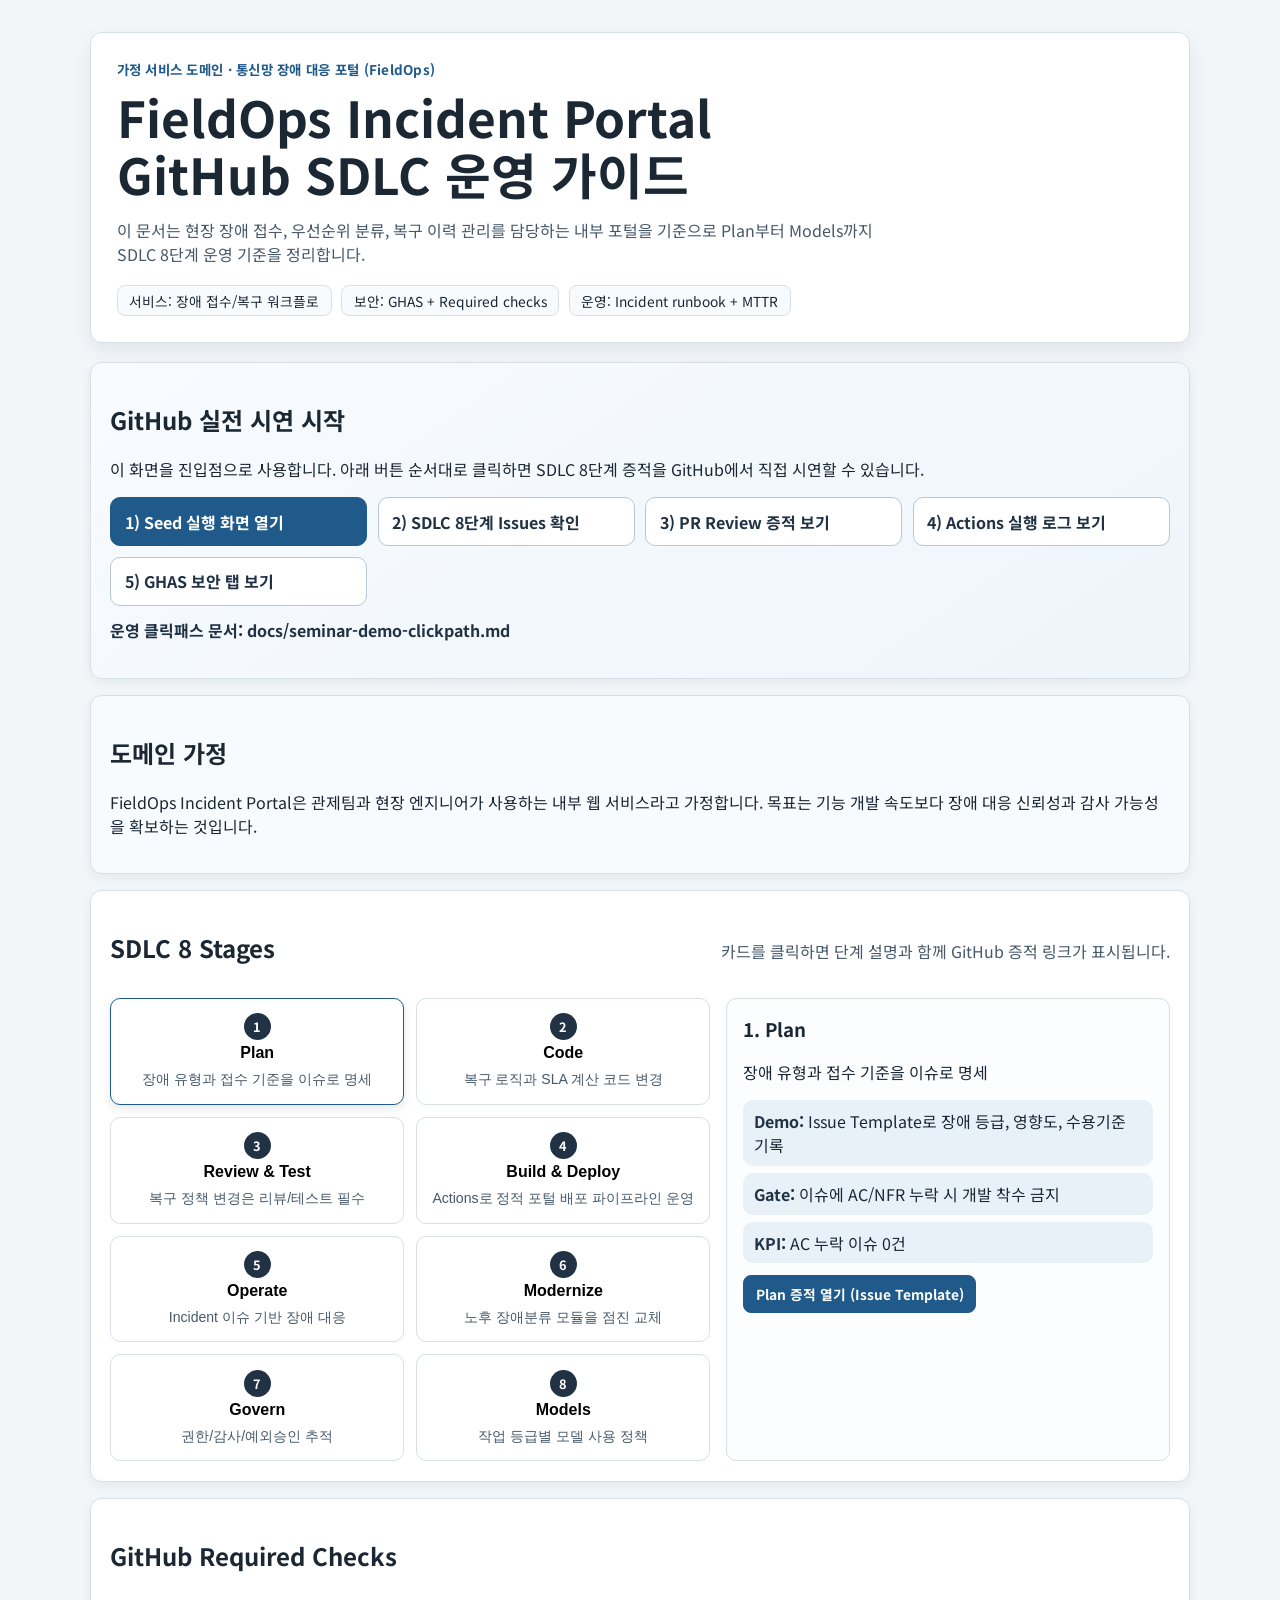
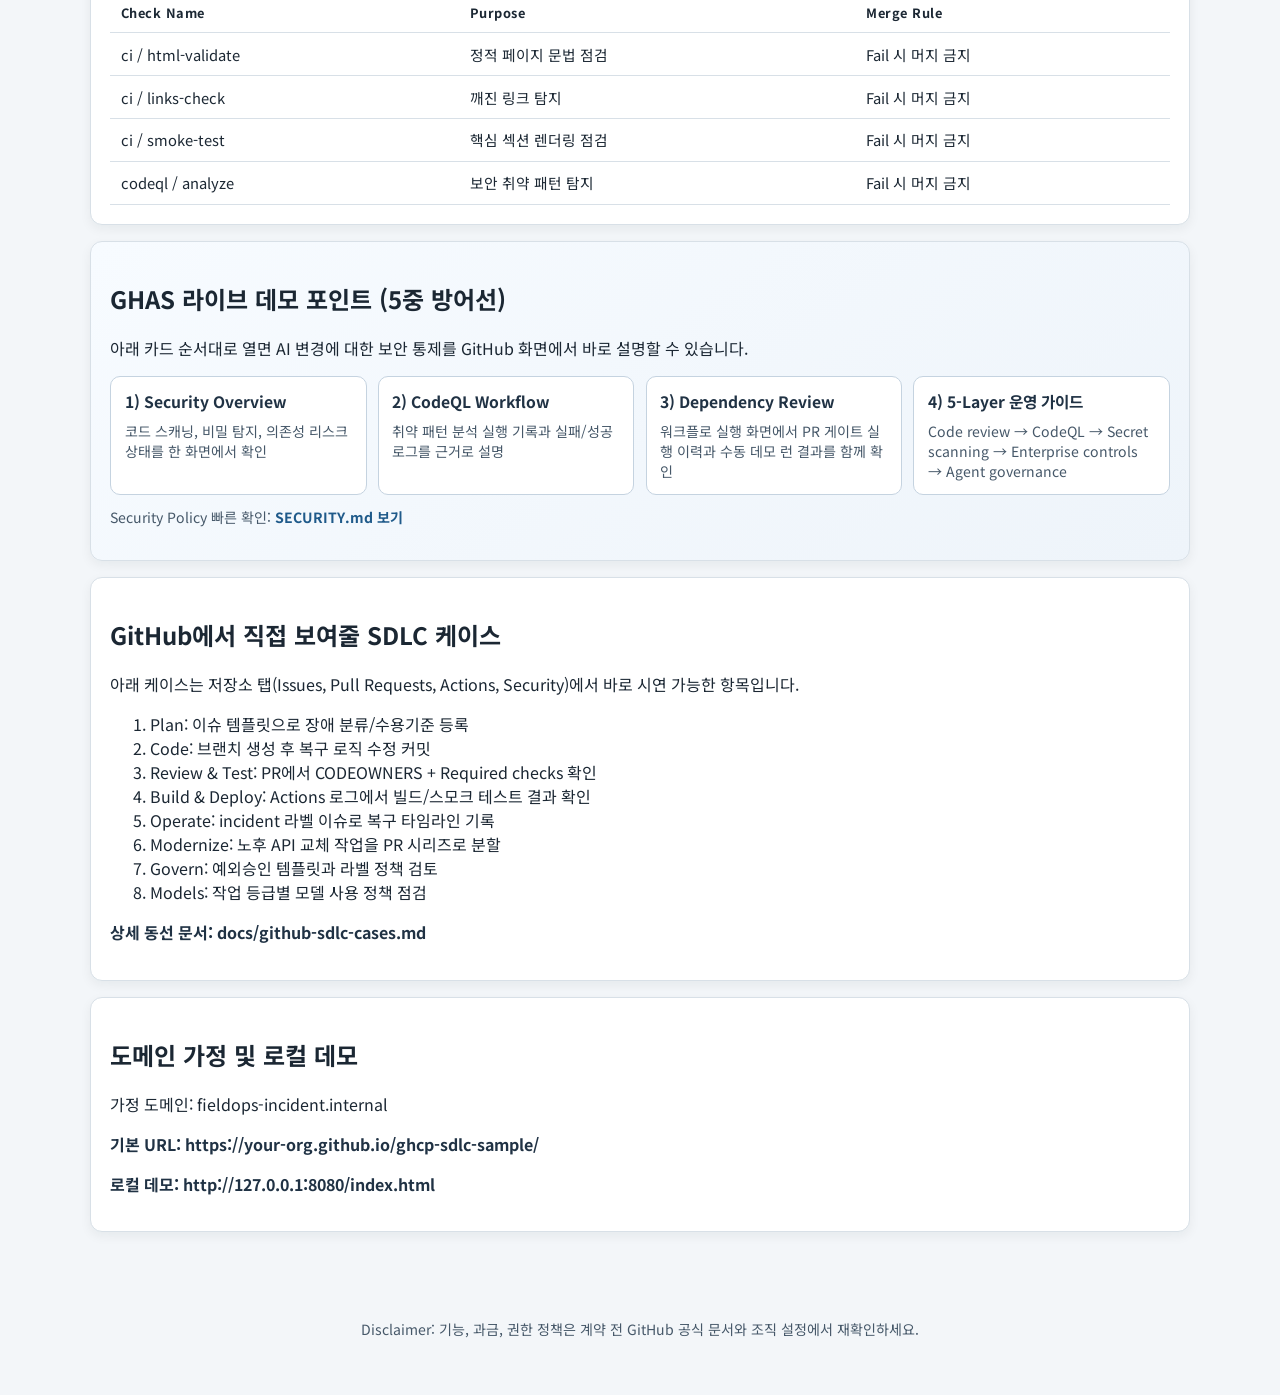
==== commit d6517b08: "Restore dependency review workflow link and add manual demo run" ====
--- a/index.html
+++ b/index.html
@@ -37,7 +37,7 @@
         <a class="entry-btn" href="https://github.com/ijhan-biz/ghcp-sdlc-sample/issues?q=is%3Aissue+label%3Asdlc-stage" target="_blank" rel="noopener noreferrer">
           2) SDLC 8단계 Issues 확인
         </a>
-        <a class="entry-btn" href="https://github.com/ijhan-biz/ghcp-sdlc-sample/pulls" target="_blank" rel="noopener noreferrer">
+        <a class="entry-btn" href="https://github.com/ijhan-biz/ghcp-sdlc-sample/pulls?q=is%3Apr+is%3Aopen+label%3Asdlc-demo" target="_blank" rel="noopener noreferrer">
           3) PR Review 증적 보기
         </a>
         <a class="entry-btn" href="https://github.com/ijhan-biz/ghcp-sdlc-sample/actions" target="_blank" rel="noopener noreferrer">
@@ -116,9 +116,9 @@
           <h3>2) CodeQL Workflow</h3>
           <p>취약 패턴 분석 실행 기록과 실패/성공 로그를 근거로 설명</p>
         </a>
-        <a class="ghas-card" href="https://github.com/ijhan-biz/ghcp-sdlc-sample/issues/9" target="_blank" rel="noopener noreferrer">
+        <a class="ghas-card" href="https://github.com/ijhan-biz/ghcp-sdlc-sample/actions/workflows/dependency-review.yml" target="_blank" rel="noopener noreferrer">
           <h3>3) Dependency Review</h3>
-          <p>실제 데모 이슈(#9)에서 시나리오, 실행 순서, 증적 링크를 바로 설명</p>
+          <p>워크플로 실행 화면에서 PR 게이트 실행 이력과 수동 데모 런 결과를 함께 확인</p>
         </a>
         <a class="ghas-card" href="https://github.com/ijhan-biz/ghcp-sdlc-sample/blob/main/docs/ghas-setup.md" target="_blank" rel="noopener noreferrer">
           <h3>4) 5-Layer 운영 가이드</h3>
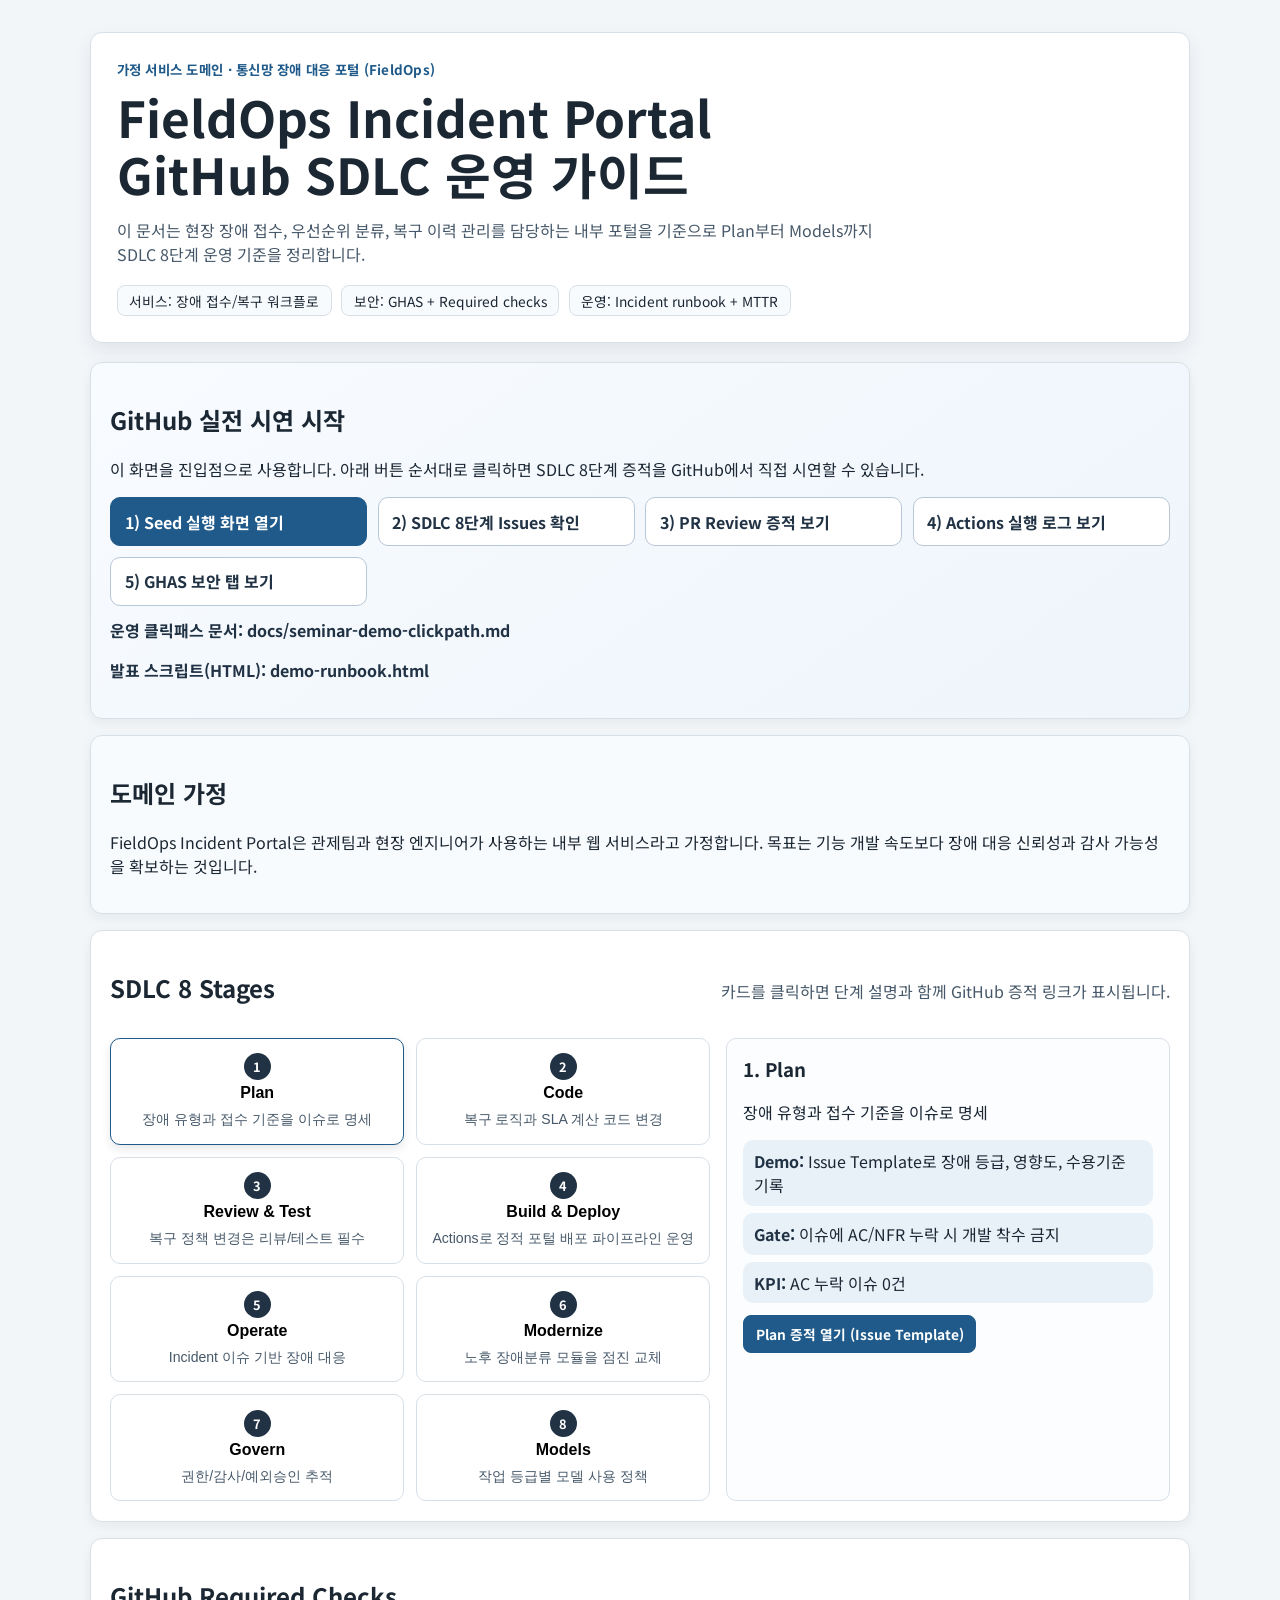
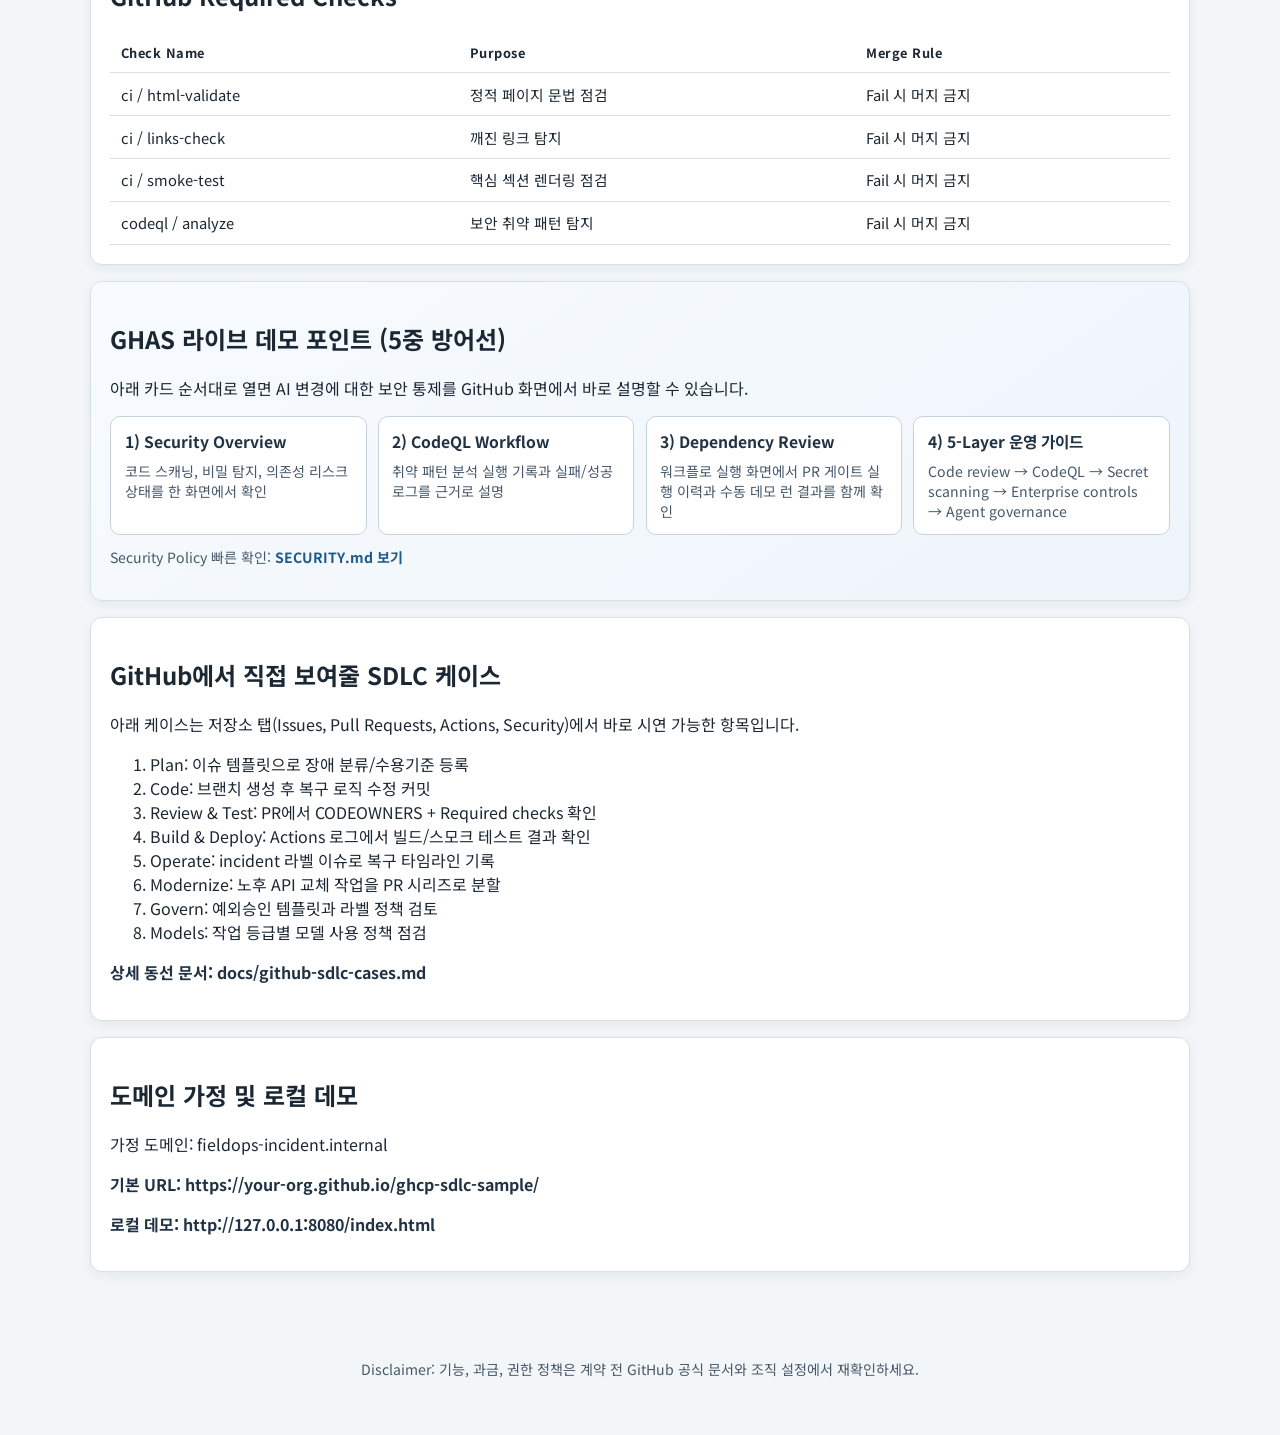
==== commit d559c4cf: "Add HTML live demo runbook and entry link" ====
--- a/index.html
+++ b/index.html
@@ -48,6 +48,7 @@
         </a>
       </div>
       <p class="pages-url">운영 클릭패스 문서: docs/seminar-demo-clickpath.md</p>
+      <p class="pages-url">발표 스크립트(HTML): demo-runbook.html</p>
     </section>
 
     <section class="panel intro">
